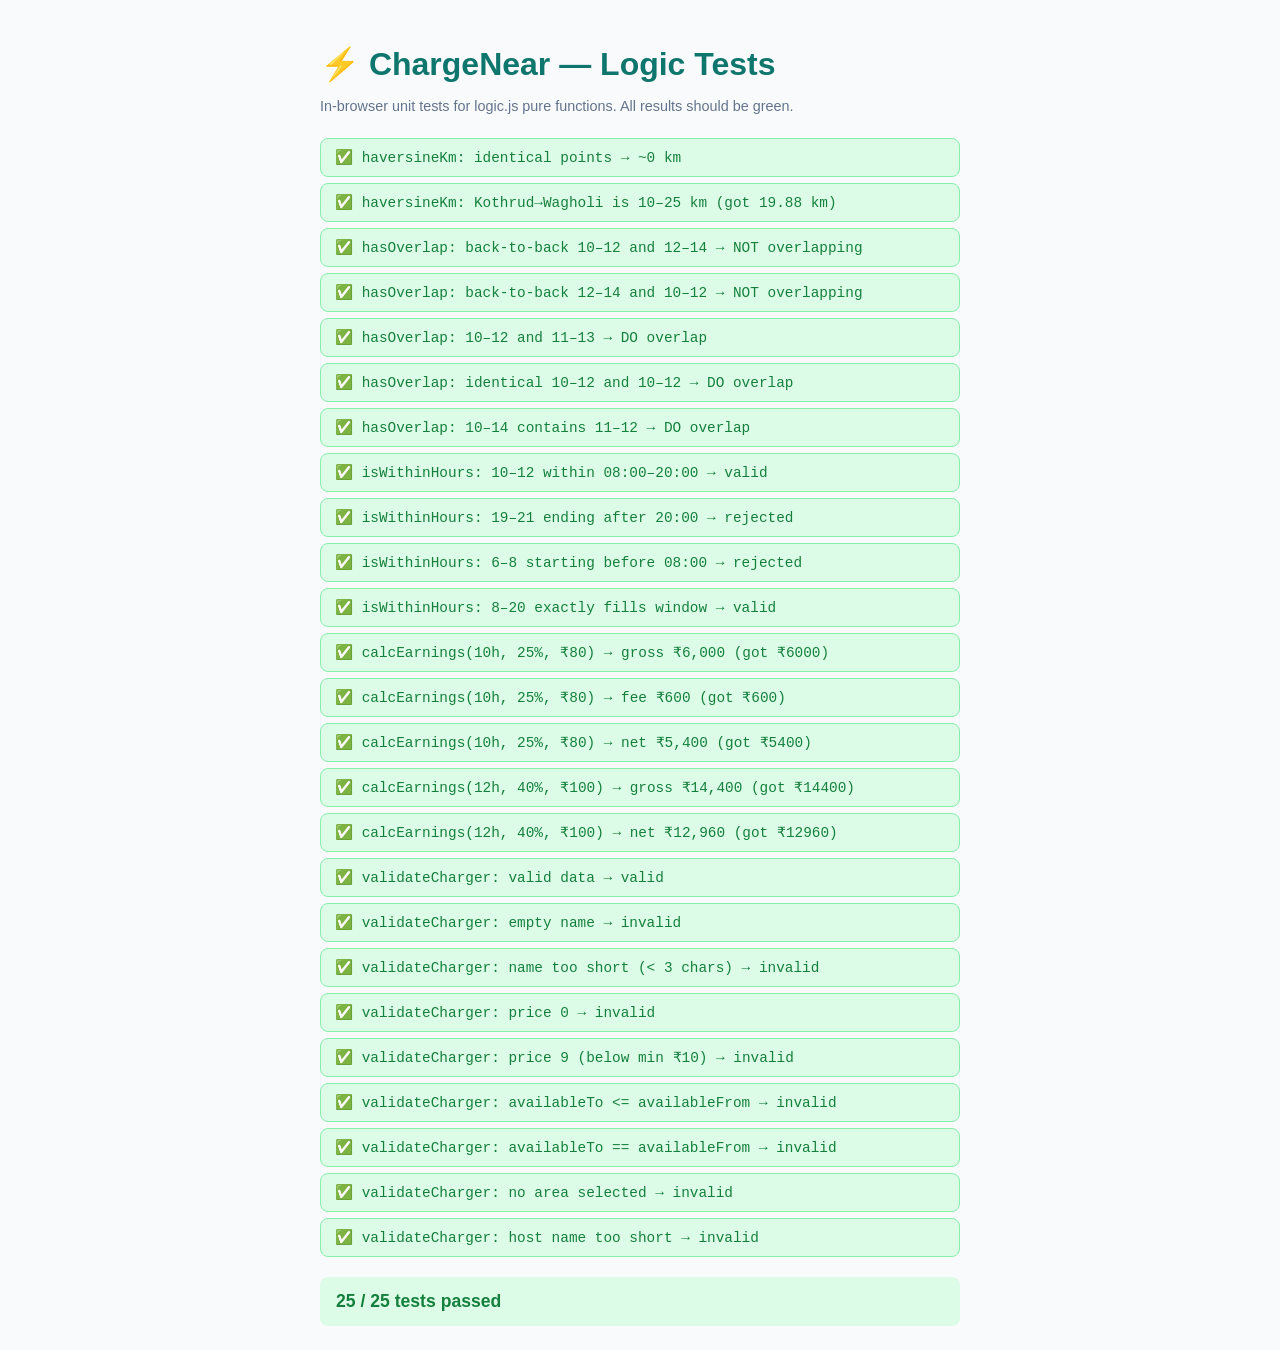
==== tests/logic.test.html @ 593916e8 "feat: add base project model" ====
<!DOCTYPE html>
<html lang="en">
<head>
  <meta charset="UTF-8" />
  <meta name="viewport" content="width=device-width, initial-scale=1.0" />
  <title>⚡ ChargeNear — Logic Tests</title>
  <style>
    body { font-family: -apple-system, sans-serif; padding: 24px; max-width: 640px; margin: 0 auto; background: #f8fafc; }
    h1   { color: #0f766e; margin-bottom: 4px; }
    p.subtitle { color: #64748b; font-size: 0.9rem; margin-bottom: 24px; }
    .test { padding: 10px 14px; margin: 6px 0; border-radius: 8px; font-size: 0.9rem; font-family: monospace; }
    .pass { background: #dcfce7; color: #15803d; border: 1px solid #86efac; }
    .fail { background: #fee2e2; color: #dc2626; border: 1px solid #fca5a5; }
    #summary { margin-top: 20px; font-weight: 700; font-size: 1.1rem; padding: 14px 16px; border-radius: 8px; }
    .all-pass { background: #dcfce7; color: #15803d; }
    .some-fail{ background: #fee2e2; color: #dc2626; }
  </style>
</head>
<body>
  <h1>⚡ ChargeNear — Logic Tests</h1>
  <p class="subtitle">In-browser unit tests for logic.js pure functions. All results should be green.</p>
  <div id="results"></div>
  <div id="summary"></div>

  <!-- Load only logic.js (no DOM required) -->
  <script src="../js/logic.js"></script>
  <script>
    var tests = [];

    function assert(description, condition) {
      tests.push({ description: description, passed: !!condition });
    }

    // ── haversineKm ──────────────────────────────────────────────────────────
    assert(
      "haversineKm: identical points → ~0 km",
      haversineKm(18.5, 73.8, 18.5, 73.8) < 0.001
    );
    var d = haversineKm(18.5074, 73.8077, 18.5800, 73.9800); // Kothrud → Wagholi
    assert(
      "haversineKm: Kothrud→Wagholi is 10–25 km (got " + d.toFixed(2) + " km)",
      d > 10 && d < 25
    );

    // ── hasOverlap ───────────────────────────────────────────────────────────
    assert(
      "hasOverlap: back-to-back 10–12 and 12–14 → NOT overlapping",
      !hasOverlap(10, 2, 12, 2)
    );
    assert(
      "hasOverlap: back-to-back 12–14 and 10–12 → NOT overlapping",
      !hasOverlap(12, 2, 10, 2)
    );
    assert(
      "hasOverlap: 10–12 and 11–13 → DO overlap",
      hasOverlap(10, 2, 11, 2)
    );
    assert(
      "hasOverlap: identical 10–12 and 10–12 → DO overlap",
      hasOverlap(10, 2, 10, 2)
    );
    assert(
      "hasOverlap: 10–14 contains 11–12 → DO overlap",
      hasOverlap(10, 4, 11, 1)
    );

    // ── isWithinHours ────────────────────────────────────────────────────────
    assert(
      "isWithinHours: 10–12 within 08:00–20:00 → valid",
      isWithinHours(10, 2, "08:00", "20:00")
    );
    assert(
      "isWithinHours: 19–21 ending after 20:00 → rejected",
      !isWithinHours(19, 2, "08:00", "20:00")
    );
    assert(
      "isWithinHours: 6–8 starting before 08:00 → rejected",
      !isWithinHours(6, 2, "08:00", "20:00")
    );
    assert(
      "isWithinHours: 8–20 exactly fills window → valid",
      isWithinHours(8, 12, "08:00", "20:00")
    );

    // ── calcEarnings ─────────────────────────────────────────────────────────
    // 10h available, 25% utilization, ₹80/hr
    // monthlyGross = 10 × 0.25 × 80 × 30 = 6000
    // fee          = 6000 × 0.10 = 600
    // net          = 6000 × 0.90 = 5400
    var e = calcEarnings(10, 0.25, 80);
    assert("calcEarnings(10h, 25%, ₹80) → gross ₹6,000 (got ₹" + e.gross + ")", e.gross === 6000);
    assert("calcEarnings(10h, 25%, ₹80) → fee  ₹600  (got ₹" + e.fee  + ")", e.fee  === 600);
    assert("calcEarnings(10h, 25%, ₹80) → net  ₹5,400 (got ₹" + e.net  + ")", e.net  === 5400);

    // Second test case: 12h, 40%, ₹100
    // gross = 12 × 0.40 × 100 × 30 = 14400, net = 12960
    var e2 = calcEarnings(12, 0.40, 100);
    assert("calcEarnings(12h, 40%, ₹100) → gross ₹14,400 (got ₹" + e2.gross + ")", e2.gross === 14400);
    assert("calcEarnings(12h, 40%, ₹100) → net ₹12,960 (got ₹" + e2.net + ")",   e2.net   === 12960);

    // ── validateCharger ──────────────────────────────────────────────────────
    var good = { name: "My Charger", area: "Baner, Pune", powerKw: "7.4",
                 pricePerHour: "80", availableFrom: "08:00", availableTo: "20:00",
                 hostName: "Ravi M." };

    assert("validateCharger: valid data → valid",
      validateCharger(good).valid
    );
    assert("validateCharger: empty name → invalid",
      !validateCharger(Object.assign({}, good, { name: "" })).valid
    );
    assert("validateCharger: name too short (< 3 chars) → invalid",
      !validateCharger(Object.assign({}, good, { name: "AB" })).valid
    );
    assert("validateCharger: price 0 → invalid",
      !validateCharger(Object.assign({}, good, { pricePerHour: "0" })).valid
    );
    assert("validateCharger: price 9 (below min ₹10) → invalid",
      !validateCharger(Object.assign({}, good, { pricePerHour: "9" })).valid
    );
    assert("validateCharger: availableTo <= availableFrom → invalid",
      !validateCharger(Object.assign({}, good, { availableFrom: "20:00", availableTo: "08:00" })).valid
    );
    assert("validateCharger: availableTo == availableFrom → invalid",
      !validateCharger(Object.assign({}, good, { availableFrom: "10:00", availableTo: "10:00" })).valid
    );
    assert("validateCharger: no area selected → invalid",
      !validateCharger(Object.assign({}, good, { area: "" })).valid
    );
    assert("validateCharger: host name too short → invalid",
      !validateCharger(Object.assign({}, good, { hostName: "A" })).valid
    );

    // ── Render results ───────────────────────────────────────────────────────
    var container = document.getElementById("results");
    var passed    = 0;

    tests.forEach(function(t) {
      var div = document.createElement("div");
      div.className   = "test " + (t.passed ? "pass" : "fail");
      div.textContent = (t.passed ? "✅ " : "❌ ") + t.description;
      container.appendChild(div);
      if (t.passed) passed++;
    });

    var summary = document.getElementById("summary");
    summary.textContent = passed + " / " + tests.length + " tests passed";
    summary.className   = passed === tests.length ? "all-pass" : "some-fail";
  </script>
</body>
</html>
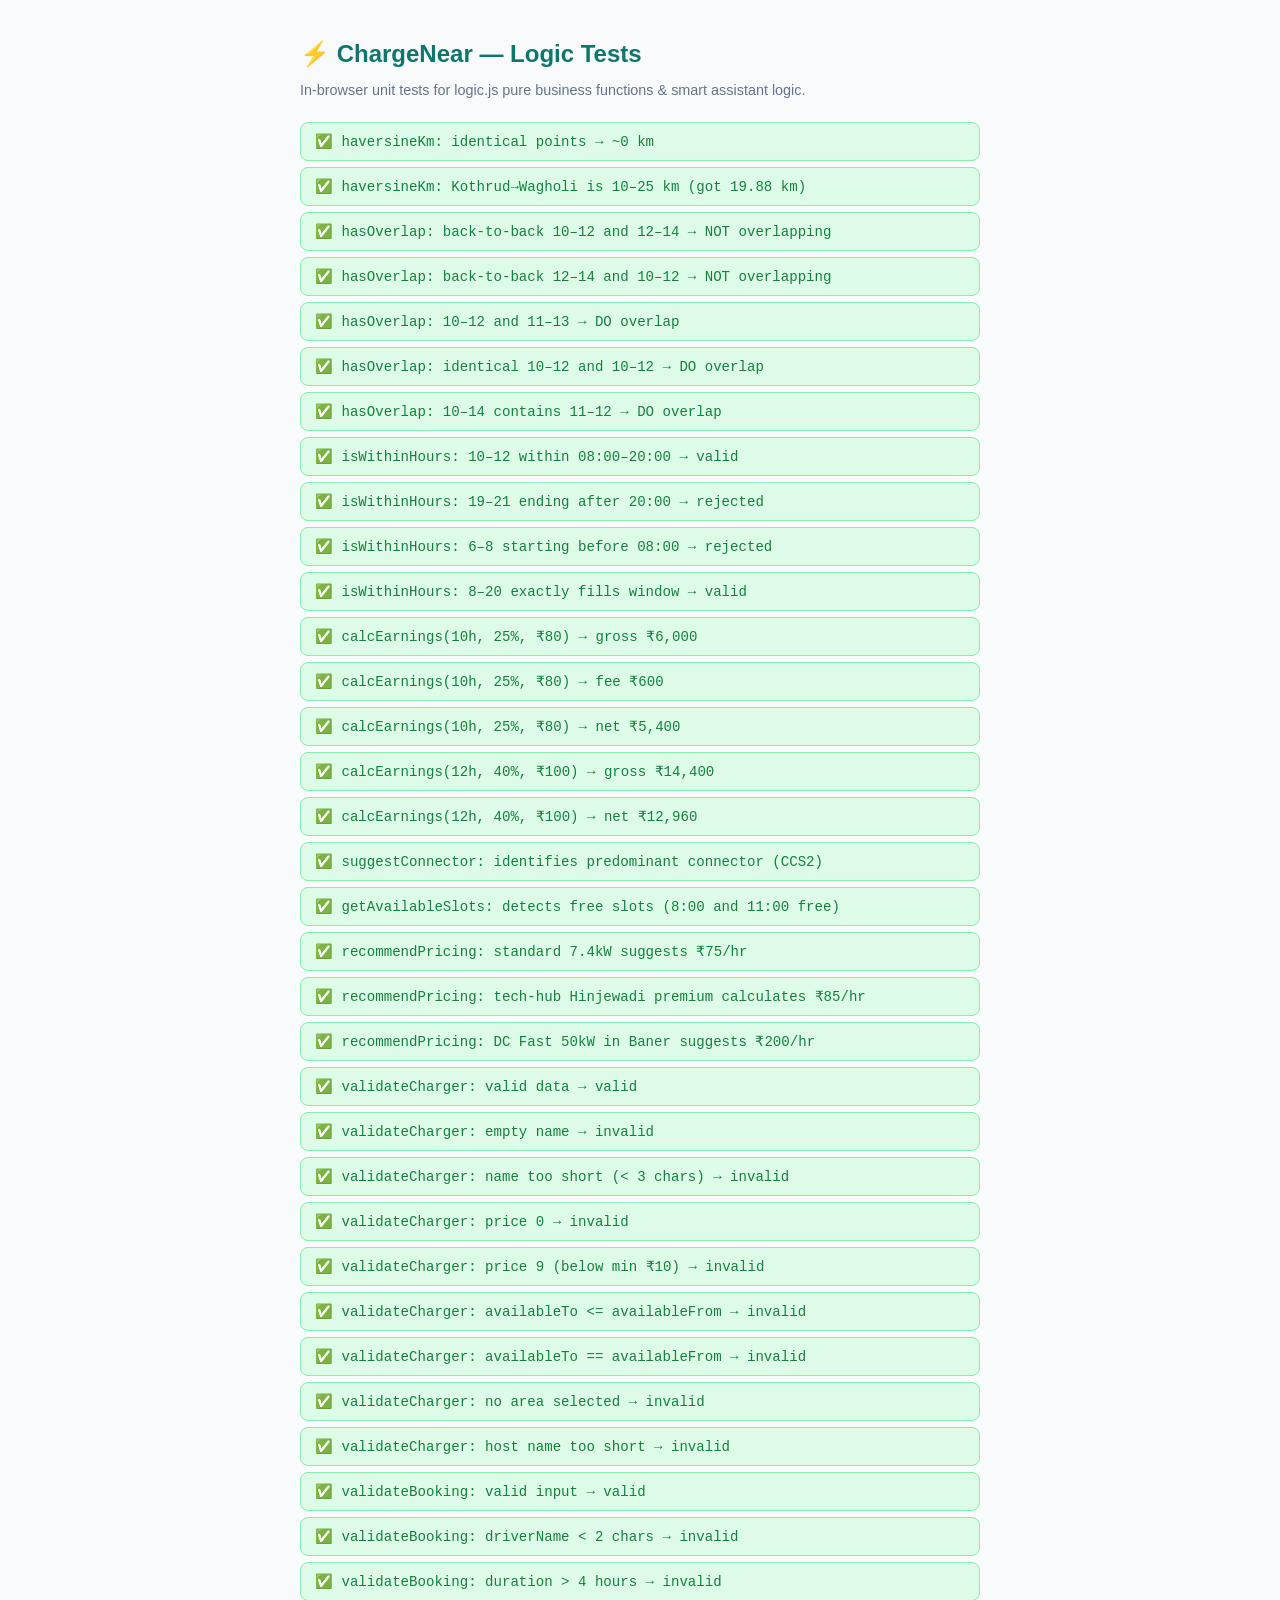
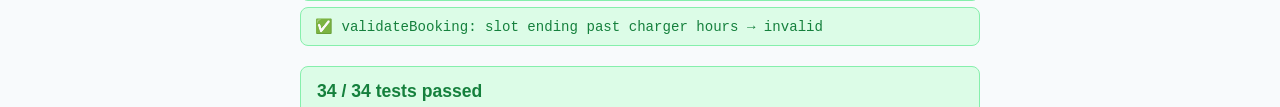
==== commit ec340737: "feat: enhance code quality, smart assistant logic, and test coverage" ====
--- a/tests/logic.test.html
+++ b/tests/logic.test.html
@@ -5,27 +5,27 @@
   <meta name="viewport" content="width=device-width, initial-scale=1.0" />
   <title>⚡ ChargeNear — Logic Tests</title>
   <style>
-    body { font-family: -apple-system, sans-serif; padding: 24px; max-width: 640px; margin: 0 auto; background: #f8fafc; }
-    h1   { color: #0f766e; margin-bottom: 4px; }
+    body { font-family: -apple-system, BlinkMacSystemFont, "Segoe UI", Roboto, sans-serif; padding: 24px; max-width: 680px; margin: 0 auto; background: #f8fafc; color: #0f172a; }
+    h1   { color: #0f766e; margin-bottom: 4px; font-size: 1.5rem; }
     p.subtitle { color: #64748b; font-size: 0.9rem; margin-bottom: 24px; }
-    .test { padding: 10px 14px; margin: 6px 0; border-radius: 8px; font-size: 0.9rem; font-family: monospace; }
+    .test { padding: 10px 14px; margin: 6px 0; border-radius: 8px; font-size: 0.88rem; font-family: ui-monospace, SFMono-Regular, Menlo, monospace; }
     .pass { background: #dcfce7; color: #15803d; border: 1px solid #86efac; }
     .fail { background: #fee2e2; color: #dc2626; border: 1px solid #fca5a5; }
     #summary { margin-top: 20px; font-weight: 700; font-size: 1.1rem; padding: 14px 16px; border-radius: 8px; }
-    .all-pass { background: #dcfce7; color: #15803d; }
-    .some-fail{ background: #fee2e2; color: #dc2626; }
+    .all-pass { background: #dcfce7; color: #15803d; border: 1px solid #86efac; }
+    .some-fail{ background: #fee2e2; color: #dc2626; border: 1px solid #fca5a5; }
   </style>
 </head>
 <body>
   <h1>⚡ ChargeNear — Logic Tests</h1>
-  <p class="subtitle">In-browser unit tests for logic.js pure functions. All results should be green.</p>
+  <p class="subtitle">In-browser unit tests for logic.js pure business functions & smart assistant logic.</p>
   <div id="results"></div>
   <div id="summary"></div>
 
-  <!-- Load only logic.js (no DOM required) -->
+  <!-- Load only logic.js (zero DOM dependencies) -->
   <script src="../js/logic.js"></script>
   <script>
-    var tests = [];
+    const tests = [];
 
     function assert(description, condition) {
       tests.push({ description: description, passed: !!condition });
@@ -36,7 +36,7 @@
       "haversineKm: identical points → ~0 km",
       haversineKm(18.5, 73.8, 18.5, 73.8) < 0.001
     );
-    var d = haversineKm(18.5074, 73.8077, 18.5800, 73.9800); // Kothrud → Wagholi
+    const d = haversineKm(18.5074, 73.8077, 18.5800, 73.9800); // Kothrud → Wagholi
     assert(
       "haversineKm: Kothrud→Wagholi is 10–25 km (got " + d.toFixed(2) + " km)",
       d > 10 && d < 25
@@ -83,67 +83,92 @@
     );
 
     // ── calcEarnings ─────────────────────────────────────────────────────────
-    // 10h available, 25% utilization, ₹80/hr
-    // monthlyGross = 10 × 0.25 × 80 × 30 = 6000
-    // fee          = 6000 × 0.10 = 600
-    // net          = 6000 × 0.90 = 5400
-    var e = calcEarnings(10, 0.25, 80);
-    assert("calcEarnings(10h, 25%, ₹80) → gross ₹6,000 (got ₹" + e.gross + ")", e.gross === 6000);
-    assert("calcEarnings(10h, 25%, ₹80) → fee  ₹600  (got ₹" + e.fee  + ")", e.fee  === 600);
-    assert("calcEarnings(10h, 25%, ₹80) → net  ₹5,400 (got ₹" + e.net  + ")", e.net  === 5400);
+    const e = calcEarnings(10, 0.25, 80);
+    assert("calcEarnings(10h, 25%, ₹80) → gross ₹6,000", e.gross === 6000);
+    assert("calcEarnings(10h, 25%, ₹80) → fee ₹600", e.fee === 600);
+    assert("calcEarnings(10h, 25%, ₹80) → net ₹5,400", e.net === 5400);
 
-    // Second test case: 12h, 40%, ₹100
-    // gross = 12 × 0.40 × 100 × 30 = 14400, net = 12960
-    var e2 = calcEarnings(12, 0.40, 100);
-    assert("calcEarnings(12h, 40%, ₹100) → gross ₹14,400 (got ₹" + e2.gross + ")", e2.gross === 14400);
-    assert("calcEarnings(12h, 40%, ₹100) → net ₹12,960 (got ₹" + e2.net + ")",   e2.net   === 12960);
+    const e2 = calcEarnings(12, 0.40, 100);
+    assert("calcEarnings(12h, 40%, ₹100) → gross ₹14,400", e2.gross === 14400);
+    assert("calcEarnings(12h, 40%, ₹100) → net ₹12,960", e2.net === 12960);
+
+    // ── Smart Assistant: suggestConnector ────────────────────────────────────
+    const sampleChargers = [
+      { connector: "CCS2" },
+      { connector: "Type 2" },
+      { connector: "CCS2" }
+    ];
+    assert(
+      "suggestConnector: identifies predominant connector (CCS2)",
+      suggestConnector(sampleChargers) === "CCS2"
+    );
+
+    // ── Smart Assistant: getAvailableSlots ───────────────────────────────────
+    const testCharger = { id: "c_test", availableFrom: "08:00", availableTo: "12:00" };
+    const existingBookings = [
+      { chargerId: "c_test", date: "2026-10-30", startHour: 9, durationHours: 2 } // 9:00 - 11:00
+    ];
+    const freeSlots = getAvailableSlots(testCharger, "2026-10-30", existingBookings);
+    assert(
+      "getAvailableSlots: detects free slots (8:00 and 11:00 free)",
+      freeSlots.length === 2 && freeSlots[0] === 8 && freeSlots[1] === 11
+    );
+
+    // ── Smart Assistant: recommendPricing ────────────────────────────────────
+    const recStandard = recommendPricing(7.4, "Kothrud, Pune");
+    assert("recommendPricing: standard 7.4kW suggests ₹75/hr", recStandard === 75);
+    const recPremium = recommendPricing(7.4, "Hinjewadi, Pune");
+    assert("recommendPricing: tech-hub Hinjewadi premium calculates ₹85/hr", recPremium === 85);
+    const recFast = recommendPricing(50, "Baner, Pune");
+    assert("recommendPricing: DC Fast 50kW in Baner suggests ₹200/hr", recFast === 200);
 
     // ── validateCharger ──────────────────────────────────────────────────────
-    var good = { name: "My Charger", area: "Baner, Pune", powerKw: "7.4",
-                 pricePerHour: "80", availableFrom: "08:00", availableTo: "20:00",
-                 hostName: "Ravi M." };
+    const good = {
+      name: "My Charger",
+      area: "Baner, Pune",
+      powerKw: "7.4",
+      pricePerHour: "80",
+      availableFrom: "08:00",
+      availableTo: "20:00",
+      hostName: "Ravi M."
+    };
 
-    assert("validateCharger: valid data → valid",
-      validateCharger(good).valid
-    );
-    assert("validateCharger: empty name → invalid",
-      !validateCharger(Object.assign({}, good, { name: "" })).valid
-    );
-    assert("validateCharger: name too short (< 3 chars) → invalid",
-      !validateCharger(Object.assign({}, good, { name: "AB" })).valid
-    );
-    assert("validateCharger: price 0 → invalid",
-      !validateCharger(Object.assign({}, good, { pricePerHour: "0" })).valid
-    );
-    assert("validateCharger: price 9 (below min ₹10) → invalid",
-      !validateCharger(Object.assign({}, good, { pricePerHour: "9" })).valid
-    );
-    assert("validateCharger: availableTo <= availableFrom → invalid",
-      !validateCharger(Object.assign({}, good, { availableFrom: "20:00", availableTo: "08:00" })).valid
-    );
-    assert("validateCharger: availableTo == availableFrom → invalid",
-      !validateCharger(Object.assign({}, good, { availableFrom: "10:00", availableTo: "10:00" })).valid
-    );
-    assert("validateCharger: no area selected → invalid",
-      !validateCharger(Object.assign({}, good, { area: "" })).valid
-    );
-    assert("validateCharger: host name too short → invalid",
-      !validateCharger(Object.assign({}, good, { hostName: "A" })).valid
-    );
+    assert("validateCharger: valid data → valid", validateCharger(good).valid);
+    assert("validateCharger: empty name → invalid", !validateCharger(Object.assign({}, good, { name: "" })).valid);
+    assert("validateCharger: name too short (< 3 chars) → invalid", !validateCharger(Object.assign({}, good, { name: "AB" })).valid);
+    assert("validateCharger: price 0 → invalid", !validateCharger(Object.assign({}, good, { pricePerHour: "0" })).valid);
+    assert("validateCharger: price 9 (below min ₹10) → invalid", !validateCharger(Object.assign({}, good, { pricePerHour: "9" })).valid);
+    assert("validateCharger: availableTo <= availableFrom → invalid", !validateCharger(Object.assign({}, good, { availableFrom: "20:00", availableTo: "08:00" })).valid);
+    assert("validateCharger: availableTo == availableFrom → invalid", !validateCharger(Object.assign({}, good, { availableFrom: "10:00", availableTo: "10:00" })).valid);
+    assert("validateCharger: no area selected → invalid", !validateCharger(Object.assign({}, good, { area: "" })).valid);
+    assert("validateCharger: host name too short → invalid", !validateCharger(Object.assign({}, good, { hostName: "A" })).valid);
+
+    // ── validateBooking ──────────────────────────────────────────────────────
+    const today = new Date();
+    const yyyy  = today.getFullYear();
+    const mm    = String(today.getMonth() + 1).padStart(2, "0");
+    const dd    = String(today.getDate()).padStart(2, "0");
+    const todayStr = yyyy + "-" + mm + "-" + dd;
+    const validBooking = { date: todayStr, startHour: 8, durationHours: 2, driverName: "Anil K." };
+
+    assert("validateBooking: valid input → valid", validateBooking(validBooking, testCharger, []).valid);
+    assert("validateBooking: driverName < 2 chars → invalid", !validateBooking(Object.assign({}, validBooking, { driverName: "A" }), testCharger, []).valid);
+    assert("validateBooking: duration > 4 hours → invalid", !validateBooking(Object.assign({}, validBooking, { durationHours: 5 }), testCharger, []).valid);
+    assert("validateBooking: slot ending past charger hours → invalid", !validateBooking(Object.assign({}, validBooking, { startHour: 11, durationHours: 2 }), testCharger, []).valid);
 
     // ── Render results ───────────────────────────────────────────────────────
-    var container = document.getElementById("results");
-    var passed    = 0;
+    const container = document.getElementById("results");
+    let passed = 0;
 
     tests.forEach(function(t) {
-      var div = document.createElement("div");
+      const div = document.createElement("div");
       div.className   = "test " + (t.passed ? "pass" : "fail");
       div.textContent = (t.passed ? "✅ " : "❌ ") + t.description;
       container.appendChild(div);
       if (t.passed) passed++;
     });
 
-    var summary = document.getElementById("summary");
+    const summary = document.getElementById("summary");
     summary.textContent = passed + " / " + tests.length + " tests passed";
     summary.className   = passed === tests.length ? "all-pass" : "some-fail";
   </script>
